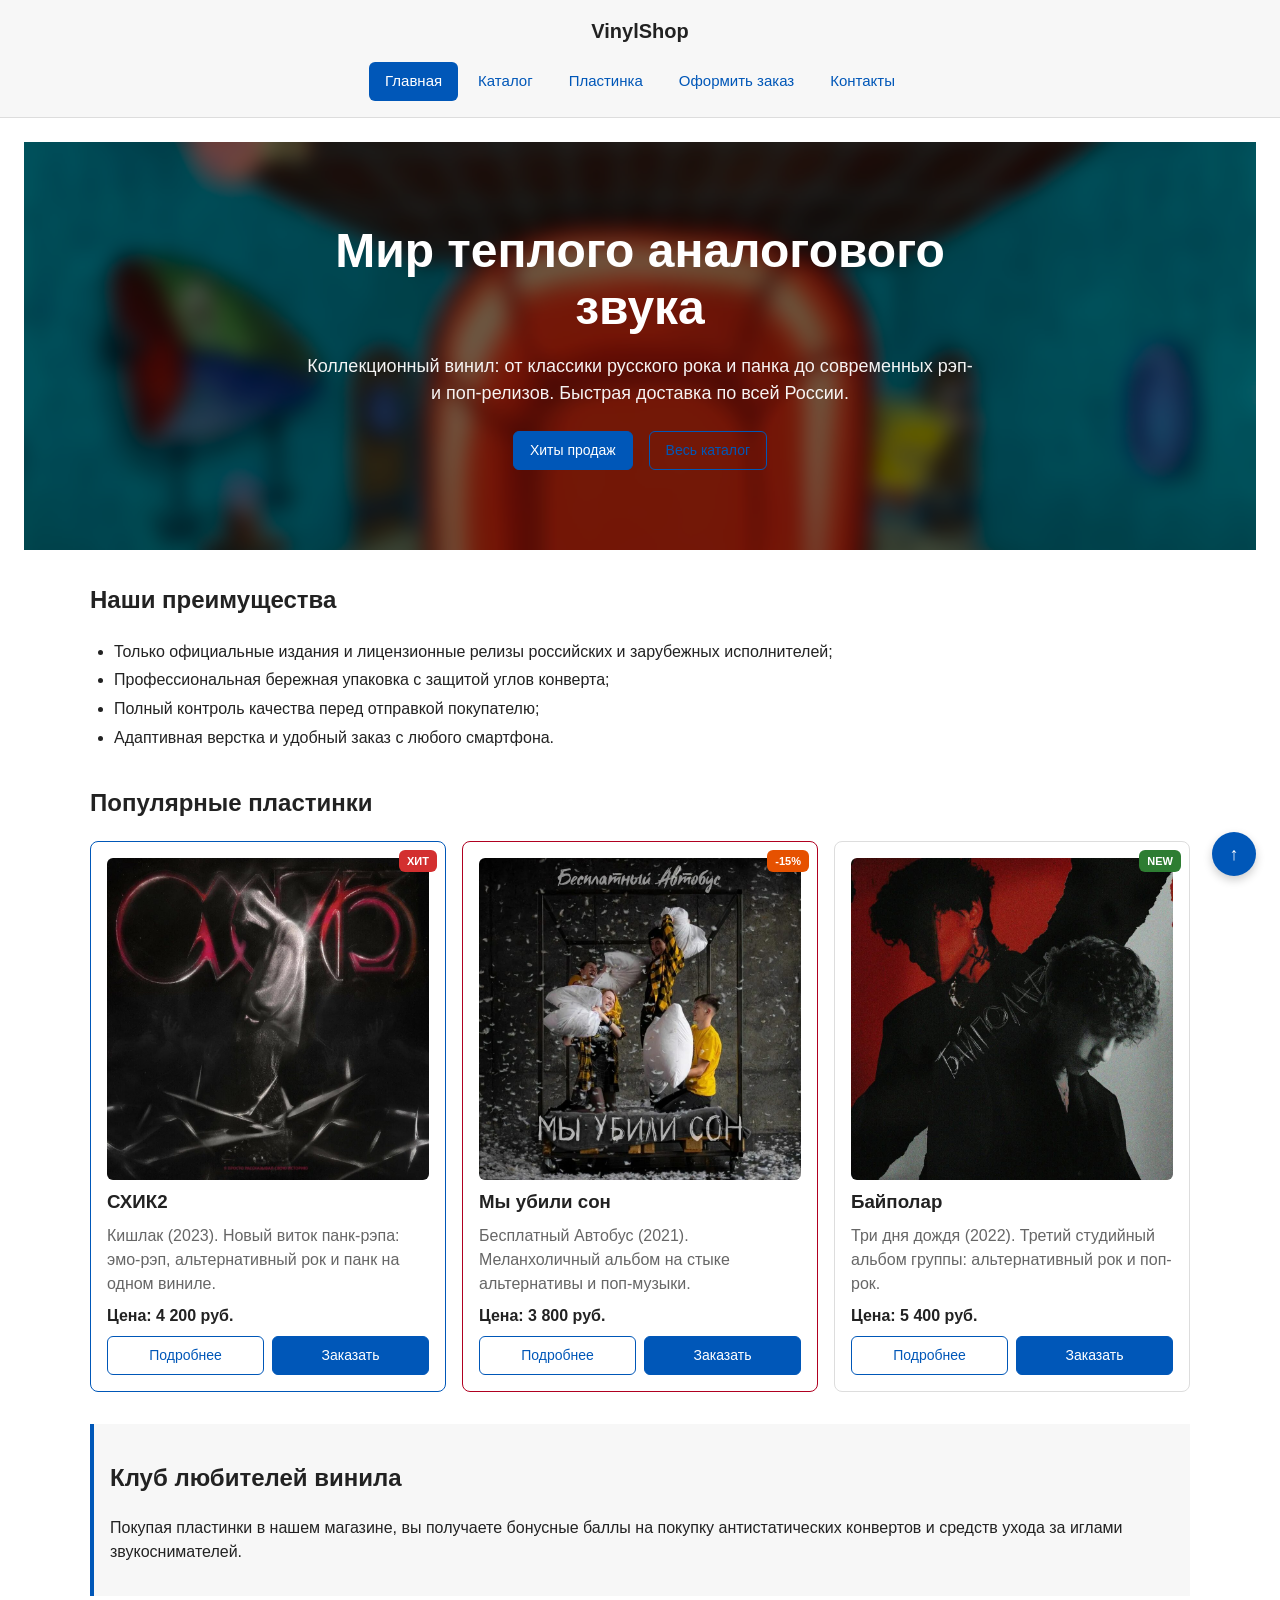
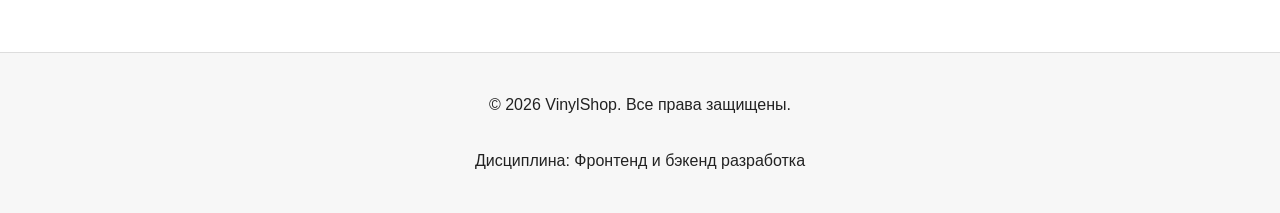
==== index.html @ 3bd770f6 "feat: add responsive layout styles" ====
<!DOCTYPE html>
<html lang="ru">

<head>
    <meta charset="UTF-8">
    <meta name="viewport" content="width=device-width, initial-scale=1.0">
    <meta name="description" content="Магазин виниловых пластинок VinylShop. Коллекционные альбомы русских исполнителей: рок, панк, рэп и поп-музыка.">
    <meta property="og:type" content="website">
    <meta property="og:title" content="VinylShop — Магазин виниловых пластинок">
    <meta property="og:description" content="Купить виниловые пластинки с доставкой. Русский рок, панк, рэп и эстрада, а также современные релизы.">
    <meta property="og:image" content="images/album-1.jpg">
    <title>VinylShop — Магазин виниловых пластинок</title>
    <!-- Базовые стили КР №1 -->
    <link rel="stylesheet" href="css/style.css">
    <!-- Адаптивные стили КР №3 (подключаются строго после style.css) -->
    <link rel="stylesheet" href="css/responsive.css">
    <script src="js/main.js" defer></script>
</head>

<body id="top">
    <header class="site-header">
        <div class="site-header__inner">
            <a class="site-header__logo" href="index.html">VinylShop</a>
            <nav class="site-nav" aria-label="Основная навигация">
                <ul class="site-nav__list">
                    <li class="site-nav__item"><a class="site-nav__link site-nav__link--active" href="index.html">Главная</a></li>
                    <li class="site-nav__item"><a class="site-nav__link" href="catalog.html">Каталог</a></li>
                    <li class="site-nav__item"><a class="site-nav__link" href="product1.html">Пластинка</a></li>
                    <li class="site-nav__item"><a class="site-nav__link" href="order.html">Оформить заказ</a></li>
                    <li class="site-nav__item"><a class="site-nav__link" href="contacts.html">Контакты</a></li>
                </ul>
            </nav>
        </div>
    </header>

    <main>
        <section class="hero">
            <div class="hero__overlay"></div>
            <div class="hero__content">
                <h1 class="hero__title">Мир теплого аналогового звука</h1>
                <p class="hero__text">
                    Коллекционный винил: от классики русского рока и панка до современных рэп- и поп-релизов. Быстрая доставка по всей России.
                </p>
                <div class="hero__actions">
                    <a class="button button--primary" href="#popular">Хиты продаж</a>
                    <a class="button button--secondary" href="catalog.html">Весь каталог</a>
                </div>
            </div>
        </section>

        <section class="section" id="advantages">
            <h2>Наши преимущества</h2>
            <ul class="advantages-list">
                <li>Только официальные издания и лицензионные релизы российских и зарубежных исполнителей;</li>
                <li>Профессиональная бережная упаковка с защитой углов конверта;</li>
                <li>Полный контроль качества перед отправкой покупателю;</li>
                <li>Адаптивная верстка и удобный заказ с любого смартфона.</li>
            </ul>
        </section>

        <section class="section" id="popular">
            <h2>Популярные пластинки</h2>
            <div class="products-grid">
                <!-- Карточка 1 -->
                <article class="product-card product-card--featured">
                    <span class="product-card__badge product-card__badge--featured">Хит</span>
                    <div class="product-card__image-wrapper">
                        <img class="product-card__image" src="images/album-1.jpg" alt="Кишлак — СХИК2" loading="lazy" width="400" height="400">
                    </div>
                    <h3 class="product-card__title">СХИК2</h3>
                    <p class="product-card__description">Кишлак (2023). Новый виток панк-рэпа: эмо-рэп, альтернативный рок и панк на одном виниле.</p>
                    <p class="product-card__price">Цена: 4 200 руб.</p>
                    <div class="product-card__actions">
                        <a class="button button--secondary" href="product1.html">Подробнее</a>
                        <button class="button button--primary product-card__button" type="button" data-product="Кишлак — СХИК2">
                            Заказать
                        </button>
                    </div>
                </article>

                <!-- Карточка 2 -->
                <article class="product-card product-card--discount">
                    <span class="product-card__badge product-card__badge--discount">-15%</span>
                    <div class="product-card__image-wrapper">
                        <img class="product-card__image" src="images/album-2.jpg" alt="Бесплатный Автобус — Мы убили сон" loading="lazy" width="400" height="400">
                    </div>
                    <h3 class="product-card__title">Мы убили сон</h3>
                    <p class="product-card__description">Бесплатный Автобус (2021). Меланхоличный альбом на стыке альтернативы и поп-музыки.</p>
                    <p class="product-card__price">Цена: 3 800 руб.</p>
                    <div class="product-card__actions">
                        <a class="button button--secondary" href="product2.html">Подробнее</a>
                        <button class="button button--primary product-card__button" type="button" data-product="Бесплатный Автобус — Мы убили сон">
                            Заказать
                        </button>
                    </div>
                </article>

                <!-- Карточка 3 -->
                <article class="product-card">
                    <span class="product-card__badge product-card__badge--new">New</span>
                    <div class="product-card__image-wrapper">
                        <img class="product-card__image" src="images/album-3.jpg" alt="Три дня дождя — Байполар" loading="lazy" width="400" height="400">
                    </div>
                    <h3 class="product-card__title">Байполар</h3>
                    <p class="product-card__description">Три дня дождя (2022). Третий студийный альбом группы: альтернативный рок и поп-рок.</p>
                    <p class="product-card__price">Цена: 5 400 руб.</p>
                    <div class="product-card__actions">
                        <a class="button button--secondary" href="product3.html">Подробнее</a>
                        <button class="button button--primary product-card__button" type="button" data-product="Три дня дождя — Байполар">
                            Заказать
                        </button>
                    </div>
                </article>
            </div>
        </section>

        <aside class="aside-info">
            <h2>Клуб любителей винила</h2>
            <p>
                Покупая пластинки в нашем магазине, вы получаете бонусные баллы на покупку антистатических конвертов и средств ухода за иглами звукоснимателей.
            </p>
        </aside>
    </main>

    <footer class="site-footer" id="contacts">
        <p>&copy; 2026 VinylShop. Все права защищены.</p>
        <p>Дисциплина: Фронтенд и бэкенд разработка</p>
    </footer>

    <!-- Модальное окно быстрого заказа -->
    <dialog class="order-dialog" id="order-dialog" aria-labelledby="order-dialog-title">
        <h2 class="order-dialog__title" id="order-dialog-title">Быстрое оформление заказа</h2>
        <form class="order-form" id="order-form" action="#" method="post" novalidate>
            <input id="selected-product" name="selected-product" type="hidden">

            <div class="order-form__field">
                <label class="order-form__label" for="order-name">Имя</label>
                <input class="order-form__input" id="order-name" name="name" type="text" placeholder="Введите ваше имя" minlength="2" autocomplete="given-name" required>
            </div>

            <div class="order-form__field">
                <label class="order-form__label" for="order-email">E-mail</label>
                <input class="order-form__input" id="order-email" name="email" type="email" placeholder="example@mail.ru" autocomplete="email" required>
            </div>

            <div class="order-form__field">
                <label class="order-form__label" for="order-phone">Телефон</label>
                <input class="order-form__input" id="order-phone" name="phone" type="tel" inputmode="tel" placeholder="+7 (900) 000-00-00" pattern="^\+7 \(\d{3}\) \d{3}-\d{2}-\d{2}$" required>
                <small class="order-form__help">Формат: +7 (900) 000-00-00</small>
            </div>

            <div class="order-form__field">
                <label class="order-form__label" for="order-topic">Тип заказа</label>
                <select class="order-form__select" id="order-topic" name="topic" required>
                    <option value="">Выберите категорию</option>
                    <option value="vinyl">Виниловая пластинка</option>
                    <option value="turntable">Проигрыватель</option>
                    <option value="accessories">Аксессуары и уход</option>
                </select>
            </div>

            <div class="order-form__field">
                <label class="order-form__label" for="order-comment">Комментарий к доставке</label>
                <textarea class="order-form__textarea" id="order-comment" name="comment" rows="3" placeholder="Адрес доставки или пожелания"></textarea>
            </div>

            <div class="order-form__field order-form__field--checkbox">
                <label class="order-form__checkbox-label">
                    <input class="order-form__checkbox" id="order-agreement" name="agreement" type="checkbox" required>
                    Я согласен на обработку персональных данных
                </label>
            </div>

            <div class="order-form__actions">
                <button class="button button--secondary" type="button" id="close-order-dialog">Закрыть</button>
                <button class="button button--primary" type="submit">Подтвердить заказ</button>
            </div>
        </form>
    </dialog>

    <p class="success-message" id="success-message" hidden>
        Заявка успешно оформлена! Наш консультант свяжется с вами для уточнения деталей.
    </p>

    <a class="scroll-top-button" href="#top" aria-label="Вернуться наверх страницы">&#8593;</a>
</body>

</html>
---- css/style.css ----
/* ===============================
   1. Переменные проекта
   =============================== */

:root {
  /* Основные цвета */
  --color-bg: #ffffff;
  --color-text: #222222;
  --color-muted: #666666;
  --color-primary: #0057b8;
  --color-primary-dark: #003f86;
  --color-border: #dddddd;
  --color-surface: #f7f7f7;
  --color-surface-accent: #eef5ff;
  --color-danger: #b00020;
  --color-success: #168a2f;
  --color-success-bg: #eefaf0;
  --color-white: #ffffff;

  /* Бейджи */
  --color-badge-hit: #d32f2f;
  --color-badge-discount: #e65100;
  --color-badge-new: #2e7d32;

  /* Отступы */
  --space-xs: 4px;
  --space-sm: 8px;
  --space-md: 16px;
  --space-lg: 24px;
  --space-xl: 32px;

  /* Скругления */
  --radius-sm: 6px;
  --radius-md: 8px;
  --radius-lg: 12px;

  /* Размеры */
  --container-width: 1100px;

  /* Анимации */
  --transition-fast: 0.2s ease-in-out;
}

/* ===============================
   2. Базовые стили
   =============================== */

* {
  box-sizing: border-box;
}

html {
  scroll-behavior: smooth;
  scroll-padding-top: 90px; /* Предотвращает перекрытие заголовков sticky-шапкой */
}

body {
  margin: 0;
  font-family: Arial, sans-serif;
  line-height: 1.5;
  color: var(--color-text);
  background-color: var(--color-bg);
  min-height: 100vh;
  display: flex;
  flex-direction: column;
}

main {
  padding: var(--space-lg);
  flex: 1;
}

:target {
  outline: 2px dashed var(--color-primary);
  outline-offset: 4px;
}

/* ===============================
   3. Общие элементы интерфейса и кнопки
   =============================== */

a {
  color: var(--color-primary);
  transition: color var(--transition-fast);
}

a:hover {
  color: var(--color-primary-dark);
}

a:focus-visible {
  outline: 2px solid var(--color-primary);
  outline-offset: 3px;
}

.button {
  display: inline-block;
  padding: var(--space-sm) var(--space-md);
  border: 1px solid transparent;
  border-radius: var(--radius-sm);
  font: inherit;
  font-size: 14px;
  text-decoration: none;
  cursor: pointer;
  text-align: center;
  transition: background-color var(--transition-fast), border-color var(--transition-fast), color var(--transition-fast);
}

.button--primary {
  color: var(--color-white);
  background-color: var(--color-primary);
  border-color: var(--color-primary);
}

.button--primary:hover {
  background-color: var(--color-primary-dark);
  border-color: var(--color-primary-dark);
  color: var(--color-white);
}

.button--secondary {
  color: var(--color-primary);
  background-color: transparent;
  border-color: var(--color-primary);
}

.button--secondary:hover {
  color: var(--color-white);
  background-color: var(--color-primary);
}

.button:focus-visible {
  outline: 2px solid var(--color-primary);
  outline-offset: 3px;
}

.button:disabled,
.button--disabled {
  opacity: 0.6;
  cursor: not-allowed;
}

/* ===============================
   4. Шапка, навигация и подвал (Sticky)
   =============================== */

/* Демонстрация position: sticky */
.site-header {
  position: sticky;
  top: 0;
  z-index: 100;
  background-color: var(--color-surface);
  border-bottom: 1px solid var(--color-border);
}

.site-header__inner {
  max-width: var(--container-width);
  margin: 0 auto;
  padding: var(--space-md) var(--space-lg);
  display: flex;
  flex-direction: column;
  align-items: center;
  gap: var(--space-sm);
}

.site-header__logo {
  font-weight: 700;
  font-size: 20px;
  color: var(--color-text);
  text-decoration: none;
}

.site-nav__list {
  display: flex;
  flex-wrap: wrap;
  justify-content: center;
  align-items: center;
  gap: var(--space-md);
  padding: 0;
  margin: var(--space-sm) 0 0;
  list-style: none;
}

.site-nav__link {
  display: inline-block;
  padding: var(--space-sm) var(--space-md);
  color: var(--color-primary);
  text-decoration: none;
  border-radius: var(--radius-sm);
  transition: background-color var(--transition-fast), color var(--transition-fast);
}

.site-nav__link:hover {
  color: var(--color-white);
  background-color: var(--color-primary);
}

.site-nav__link:focus-visible {
  outline: 2px solid var(--color-primary);
  outline-offset: 3px;
}

.site-nav__link--active {
  color: var(--color-white);
  background-color: var(--color-primary);
}

.site-footer {
  padding: var(--space-lg);
  background-color: var(--color-surface);
  border-top: 1px solid var(--color-border);
  text-align: center;
  flex-direction: column;
  display: flex;
  align-items: center;
}

/* ===============================
   5. Компоненты страниц: Hero, Секции, Крошки
   =============================== */

.breadcrumbs {
  max-width: var(--container-width);
  margin: 0 auto var(--space-md);
  font-size: 14px;
  color: var(--color-muted);
}

.breadcrumbs__link {
  color: var(--color-primary);
  text-decoration: none;
}

.breadcrumbs__link:hover {
  text-decoration: underline;
}

.breadcrumbs__link::after {
  content: " / ";
  color: var(--color-muted);
}

.breadcrumbs__current {
  color: var(--color-muted);
}

.hero {
  margin: 0 0 var(--space-xl);
  position: relative;
  width: 100%;
  min-height: 70vh;
  padding: 0;
  display: flex;
  align-items: center;
  justify-content: center;
  text-align: center;
  color: var(--color-white);
  background-image: url("../images/preview.png");
  background-size: cover;
  background-position: center;
}

.hero__overlay {
  position: absolute;
  inset: 0;
  background: rgba(0, 0, 0, 0.55);
  z-index: 1;
}

.hero__content {
  position: relative;
  z-index: 2;
  max-width: 760px;
  padding: var(--space-xl) var(--space-lg);
}

.hero__title {
  margin: 0 0 var(--space-md);
  font-size: clamp(28px, 5vw, 52px);
  line-height: 1.15;
}

.hero__text {
  margin: 0 0 var(--space-lg);
  font-size: clamp(16px, 2vw, 20px);
  opacity: 0.95;
}

.hero__actions {
  display: flex;
  gap: var(--space-md);
  margin-top: var(--space-md);
  justify-content: center;
  flex-wrap: wrap;
}

.section {
  max-width: var(--container-width);
  margin: 0 auto var(--space-xl);
}

.section h2 {
  margin-top: 0;
}

.advantages-list {
  padding-left: var(--space-lg);
  line-height: 1.8;
}

.aside-info {
  max-width: var(--container-width);
  margin: 0 auto var(--space-xl);
  padding: var(--space-md);
  border-left: 4px solid var(--color-primary);
  background-color: var(--color-surface);
}

/* ===============================
   6. Карточки товаров и сетка (Relative / Absolute)
   =============================== */

.products-grid {
  display: grid;
  grid-template-columns: repeat(3, 1fr);
  gap: var(--space-lg);
}

.product-card {
  position: relative;
  display: flex;
  flex-direction: column;
  gap: var(--space-sm);
  padding: var(--space-md);
  border: 1px solid var(--color-border);
  border-radius: var(--radius-md);
  background-color: var(--color-bg);
  transition: border-color var(--transition-fast), transform var(--transition-fast), box-shadow var(--transition-fast);
}

.product-card:hover {
  border-color: var(--color-primary);
  transform: translateY(-2px);
  box-shadow: 0 4px 12px rgba(0, 0, 0, 0.06);
}

.product-card--featured {
  border-color: var(--color-primary);
}

.product-card--discount {
  border-color: var(--color-danger);
}

.product-card__badge {
  position: absolute;
  top: var(--space-sm);
  right: var(--space-sm);
  padding: 3px 8px;
  font-size: 11px;
  font-weight: 700;
  text-transform: uppercase;
  color: var(--color-white);
  border-radius: var(--radius-sm);
  z-index: 2;
}

.product-card__badge--featured {
  background-color: var(--color-badge-hit);
}

.product-card__badge--discount {
  background-color: var(--color-badge-discount);
}

.product-card__badge--new {
  background-color: var(--color-badge-new);
}

.product-card__title {
  margin: 0;
  padding-right: 48px;
}

.product-card__description {
  margin: 0;
  color: var(--color-muted);
}

.product-card__price {
  margin: 0;
  font-weight: 700;
}

.product-card__actions {
  display: flex;
  gap: var(--space-sm);
  margin-top: auto;
}

/* ===============================
   7. Каталог: Сетка и фильтры (Sticky)
   =============================== */

.catalog-layout {
  max-width: var(--container-width);
  margin: 0 auto var(--space-xl);
  display: grid;
  grid-template-columns: 260px 1fr;
  grid-template-areas: "filters products";
  gap: var(--space-lg);
}

.catalog-filters {
  grid-area: filters;
  position: sticky;
  top: 90px;
  align-self: start;
  padding: var(--space-md);
  border: 1px solid var(--color-border);
  border-radius: var(--radius-md);
  background-color: var(--color-surface);
}

.catalog-filters__title {
  margin-top: 0;
}

.catalog-products {
  grid-area: products;
}

.filters-form {
  display: grid;
  gap: var(--space-md);
}

.filters-form__group {
  margin: 0;
  padding: var(--space-md);
  border: 1px solid var(--color-border);
  border-radius: var(--radius-sm);
}

.filters-form__legend {
  font-weight: 700;
}

.filters-form__label {
  display: block;
  margin-bottom: var(--space-sm);
}

.filters-form__input {
  width: 100%;
  padding: 8px 10px;
  border: 1px solid var(--color-border);
  border-radius: var(--radius-sm);
  font: inherit;
}

/* ===============================
   8. Страница товара (product.html) и Таблица
   =============================== */

.product-details__grid {
  display: grid;
  grid-template-columns: 1fr 1fr;
  gap: var(--space-xl);
  margin-bottom: var(--space-xl);
}

.product-details__image-wrapper {
  position: relative;
  min-height: 260px;
  border: 1px solid var(--color-border);
  border-radius: var(--radius-md);
  background-color: var(--color-surface);
  display: flex;
  align-items: center;
  justify-content: center;
  overflow: hidden;
}

.product-details__placeholder {
  width: 100%;
  height: 100%;
  display: flex;
  align-items: center;
  justify-content: center;
}

.product-details__placeholder img {
  width: 100%;
  height: 100%;
  object-fit: cover;
  display: block;
  border-radius: var(--radius-md);
}

.product-details__title {
  margin-top: 0;
}

.product-details__price {
  font-size: 24px;
  font-weight: 700;
  color: var(--color-primary);
}

.product-details__actions {
  display: flex;
  gap: var(--space-md);
  margin-top: var(--space-lg);
}

/* Семантическая БЭМ-таблица */
.product-table {
  width: 100%;
  border-collapse: collapse;
  margin-top: var(--space-md);
}

.product-table__caption {
  margin-bottom: var(--space-sm);
  font-weight: 700;
  text-align: left;
  color: var(--color-muted);
}

.product-table__header,
.product-table__cell {
  padding: 12px var(--space-md);
  border: 1px solid var(--color-border);
  text-align: left;
}

.product-table__header {
  background-color: var(--color-surface);
  font-weight: 700;
}

.product-table tbody tr:nth-child(even) {
  background-color: var(--color-surface-accent);
}

/* ===============================
   9. Страница оформления заказа (order.html)
   =============================== */

.order-layout {
  max-width: var(--container-width);
  margin: 0 auto var(--space-xl);
  display: grid;
  grid-template-columns: 2fr 1fr;
  gap: var(--space-xl);
}

.order-summary-card {
  padding: var(--space-md);
  border: 1px solid var(--color-border);
  border-radius: var(--radius-md);
  background-color: var(--color-surface);
}

.order-summary-card__title {
  margin-top: 0;
}

.order-summary-card__list {
  padding-left: var(--space-md);
  line-height: 1.8;
}

/* ===============================
   10. Формы и Модальное окно (order-form, order-dialog)
   =============================== */

.order-dialog {
  width: min(100% - 32px, 560px);
  padding: var(--space-lg);
  border: none;
  border-radius: var(--radius-lg);
}

.order-dialog::backdrop {
  background-color: rgba(0, 0, 0, 0.5);
}

.order-dialog__title {
  margin-top: 0;
}

.order-form__field {
  margin-bottom: var(--space-md);
}

.order-form__label {
  display: block;
  margin-bottom: var(--space-xs);
  font-weight: 700;
}

.order-form__input,
.order-form__select,
.order-form__textarea {
  width: 100%;
  padding: 10px 12px;
  border: 1px solid var(--color-border);
  border-radius: var(--radius-sm);
  font: inherit;
  transition: border-color var(--transition-fast);
}

.order-form__checkbox {
  width: auto;
}

.order-form__checkbox-label {
  display: flex;
  align-items: center;
  gap: var(--space-sm);
  font-size: 14px;
}

.order-form__help {
  display: block;
  margin-top: var(--space-xs);
  color: var(--color-muted);
}

.order-form__input:hover,
.order-form__select:hover,
.order-form__textarea:hover {
  border-color: var(--color-primary);
}

.order-form__input:focus-visible,
.order-form__select:focus-visible,
.order-form__textarea:focus-visible {
  outline: 2px solid var(--color-primary);
  outline-offset: 3px;
}

[aria-invalid="true"] {
  border-color: var(--color-danger);
}

.order-form__actions {
  display: flex;
  gap: var(--space-md);
  margin-top: var(--space-lg);
}

.success-message {
  max-width: var(--container-width);
  margin: var(--space-lg) auto;
  padding: var(--space-md);
  border-left: 4px solid var(--color-success);
  background-color: var(--color-success-bg);
}

/* ===============================
   11. Фиксированная кнопка «Наверх» (Fixed / Z-Index)
   =============================== */

.scroll-top-button {
  position: fixed;
  bottom: 24px;
  right: 24px;
  z-index: 1000;
  display: flex;
  align-items: center;
  justify-content: center;
  width: 44px;
  height: 44px;
  background-color: var(--color-primary);
  color: var(--color-white);
  border-radius: 50%;
  text-decoration: none;
  font-size: 20px;
  font-weight: bold;
  box-shadow: 0 4px 10px rgba(0, 0, 0, 0.2);
  transition: background-color var(--transition-fast), transform var(--transition-fast);
}

.scroll-top-button:hover {
  background-color: var(--color-primary-dark);
  color: var(--color-white);
  transform: translateY(-2px);
}

.scroll-top-button:focus-visible {
  outline: 2px solid var(--color-text);
  outline-offset: 3px;
}
---- css/responsive.css ----
/* ==========================================================================
   Адаптивные стили для контрольной работы №3 (kr3-responsive-shop)
   Подход: Mobile First.
   Базовые правила рассчитаны на экраны мобильных телефонов.
   Расширения для планшетов и desktop задаются через min-width медиазапросы.
   ========================================================================== */

/* 1. Базовый сброс и защита от горизонтального переполнения */
*,
*::before,
*::after {
  box-sizing: border-box;
}

html {
  scroll-behavior: smooth;
  scroll-padding-top: 20px;
}

body {
  overflow-x: hidden;
}

img,
picture,
video {
  max-width: 100%;
  height: auto;
  display: block;
}

/* 2. Адаптивные контейнеры */
.site-header__inner,
.breadcrumbs,
.section,
.catalog-layout,
.order-layout,
.aside-info,
.success-message {
  width: min(100% - 32px, var(--container-width, 1100px));
  margin-inline: auto;
}

/* 3. Шапка и навигация: Mobile First */
.site-header {
  position: static; /* На мобильных оставляем статичной для экономии места */
}

.site-header__inner {
  padding: var(--space-md) 0;
  display: flex;
  flex-direction: column;
  align-items: center;
  gap: var(--space-md);
}

.site-nav {
  width: 100%;
}

.site-nav__list {
  display: flex;
  flex-direction: column;
  width: 100%;
  gap: var(--space-xs);
  padding: 0;
  margin: 0;
  list-style: none;
}

.site-nav__item {
  width: 100%;
  text-align: center;
}

.site-nav__link {
  display: block;
  width: 100%;
  padding: 12px 16px;
  font-size: 15px;
  border-radius: var(--radius-sm);
}

/* 4. Hero-блок */
.hero {
  min-height: auto;
  padding: clamp(40px, 8vw, 80px) 16px;
}

.hero__content {
  padding: 0;
  max-width: 680px;
}

.hero__title {
  font-size: clamp(26px, 7vw, 48px);
  line-height: 1.2;
}

.hero__text {
  font-size: clamp(15px, 3.5vw, 18px);
}

.hero__actions {
  flex-direction: column;
  width: 100%;
  max-width: 320px;
  margin-inline: auto;
}

.hero__actions .button {
  width: 100%;
}

/* 5. Карточки товаров и сетка */
.products-grid {
  display: grid;
  grid-template-columns: 1fr;
  gap: var(--space-md);
}

.product-card {
  min-width: 0;
}

.product-card__image-wrapper {
  position: relative;
  width: 100%;
  aspect-ratio: 1 / 1; /* Квадратный конверт для виниловой пластинки */
  overflow: hidden;
  border-radius: var(--radius-sm);
  background-color: var(--color-surface);
}

.product-card__image {
  width: 100%;
  height: 100%;
  object-fit: cover;
  transition: transform var(--transition-fast, 0.2s ease);
}

.product-card:hover .product-card__image {
  transform: scale(1.04);
}

.product-card__title,
.product-card__description {
  overflow-wrap: anywhere;
}

.product-card__actions {
  display: flex;
  flex-direction: column;
  gap: var(--space-sm);
}

.product-card__actions .button {
  width: 100%;
}

/* 6. Страница каталога: фильтры и товары */
.catalog-layout {
  display: grid;
  grid-template-columns: 1fr;
  grid-template-areas: "filters" "products";
  gap: var(--space-lg);
}

.catalog-filters {
  grid-area: filters;
  position: static;
  width: 100%;
}

.catalog-products {
  grid-area: products;
}

/* 7. Страница товара (product.html) */
.product-details__grid {
  display: grid;
  grid-template-columns: 1fr;
  gap: var(--space-lg);
}

.product-details__image-wrapper {
  max-width: 440px;
  margin-inline: auto;
  aspect-ratio: 1 / 1;
}

.product-details__placeholder img {
  width: 100%;
  height: 100%;
  object-fit: cover;
}

.product-details__actions {
  flex-direction: column;
}

.product-details__actions .button {
  width: 100%;
}

/* Адаптивная таблица с горизонтальным скроллом */
.table-wrapper {
  width: 100%;
  overflow-x: auto;
  -webkit-overflow-scrolling: touch;
  margin-top: var(--space-md);
  border: 1px solid var(--color-border);
  border-radius: var(--radius-sm);
}

.product-table {
  width: 100%;
  min-width: 540px; /* Фиксированная минимальная ширина для избежания смятия ячеек */
  margin-top: 0;
  border: none;
}

/* 8. Оформление заказа (order.html) и Модальное окно */
.order-layout {
  display: grid;
  grid-template-columns: 1fr;
  gap: var(--space-lg);
}

.order-form__input,
.order-form__select,
.order-form__textarea {
  min-height: 44px; /* Удобный размер для тапа пальцем */
  font-size: 16px; /* Защита от авто-зума в Safari на iOS */
}

.order-form__actions {
  flex-direction: column;
}

.order-form__actions .button {
  width: 100%;
}

.order-dialog {
  width: min(100% - 24px, 560px);
  max-height: calc(100vh - 32px);
  overflow-y: auto;
}

/* 9. Кнопка "Наверх" */
.scroll-top-button {
  bottom: 16px;
  right: 16px;
  width: 40px;
  height: 40px;
  font-size: 18px;
}

/* ==========================================================================
   Медиазапрос: Планшеты (min-width: 640px)
   ========================================================================== */
@media (min-width: 640px) {
  .products-grid {
    grid-template-columns: repeat(2, minmax(0, 1fr));
  }

  .product-card__actions {
    flex-direction: row;
  }

  .product-card__actions .button {
    flex: 1;
  }
}

/* ==========================================================================
   Медиазапрос: Планшеты и ноутбуки (min-width: 768px)
   ========================================================================== */
@media (min-width: 768px) {
  html {
    scroll-padding-top: 90px;
  }

  .site-header {
    position: sticky;
    top: 0;
    z-index: 100;
  }

  .site-nav__list {
    flex-direction: row;
    flex-wrap: wrap;
    justify-content: center;
    width: auto;
  }

  .site-nav__item {
    width: auto;
  }

  .site-nav__link {
    width: auto;
    display: inline-block;
    padding: var(--space-sm) var(--space-md);
  }

  .hero__actions {
    flex-direction: row;
    max-width: none;
  }

  .hero__actions .button {
    width: auto;
  }

  .product-details__grid {
    grid-template-columns: 1fr 1fr;
    gap: var(--space-xl);
  }

  .product-details__actions {
    flex-direction: row;
  }

  .product-details__actions .button {
    width: auto;
  }

  .order-form__actions {
    flex-direction: row;
  }

  .order-form__actions .button {
    width: auto;
  }

  .scroll-top-button {
    bottom: 24px;
    right: 24px;
    width: 44px;
    height: 44px;
  }
}

/* ==========================================================================
   Медиазапрос: Десктоп (min-width: 1024px)
   ========================================================================== */
@media (min-width: 1024px) {
  .products-grid {
    grid-template-columns: repeat(3, minmax(0, 1fr));
  }

  .catalog-layout {
    grid-template-columns: 260px 1fr;
    grid-template-areas: "filters products";
  }

  .catalog-filters {
    position: sticky;
    top: 90px;
    align-self: start;
  }

  .order-layout {
    grid-template-columns: 2fr 1fr;
  }
}
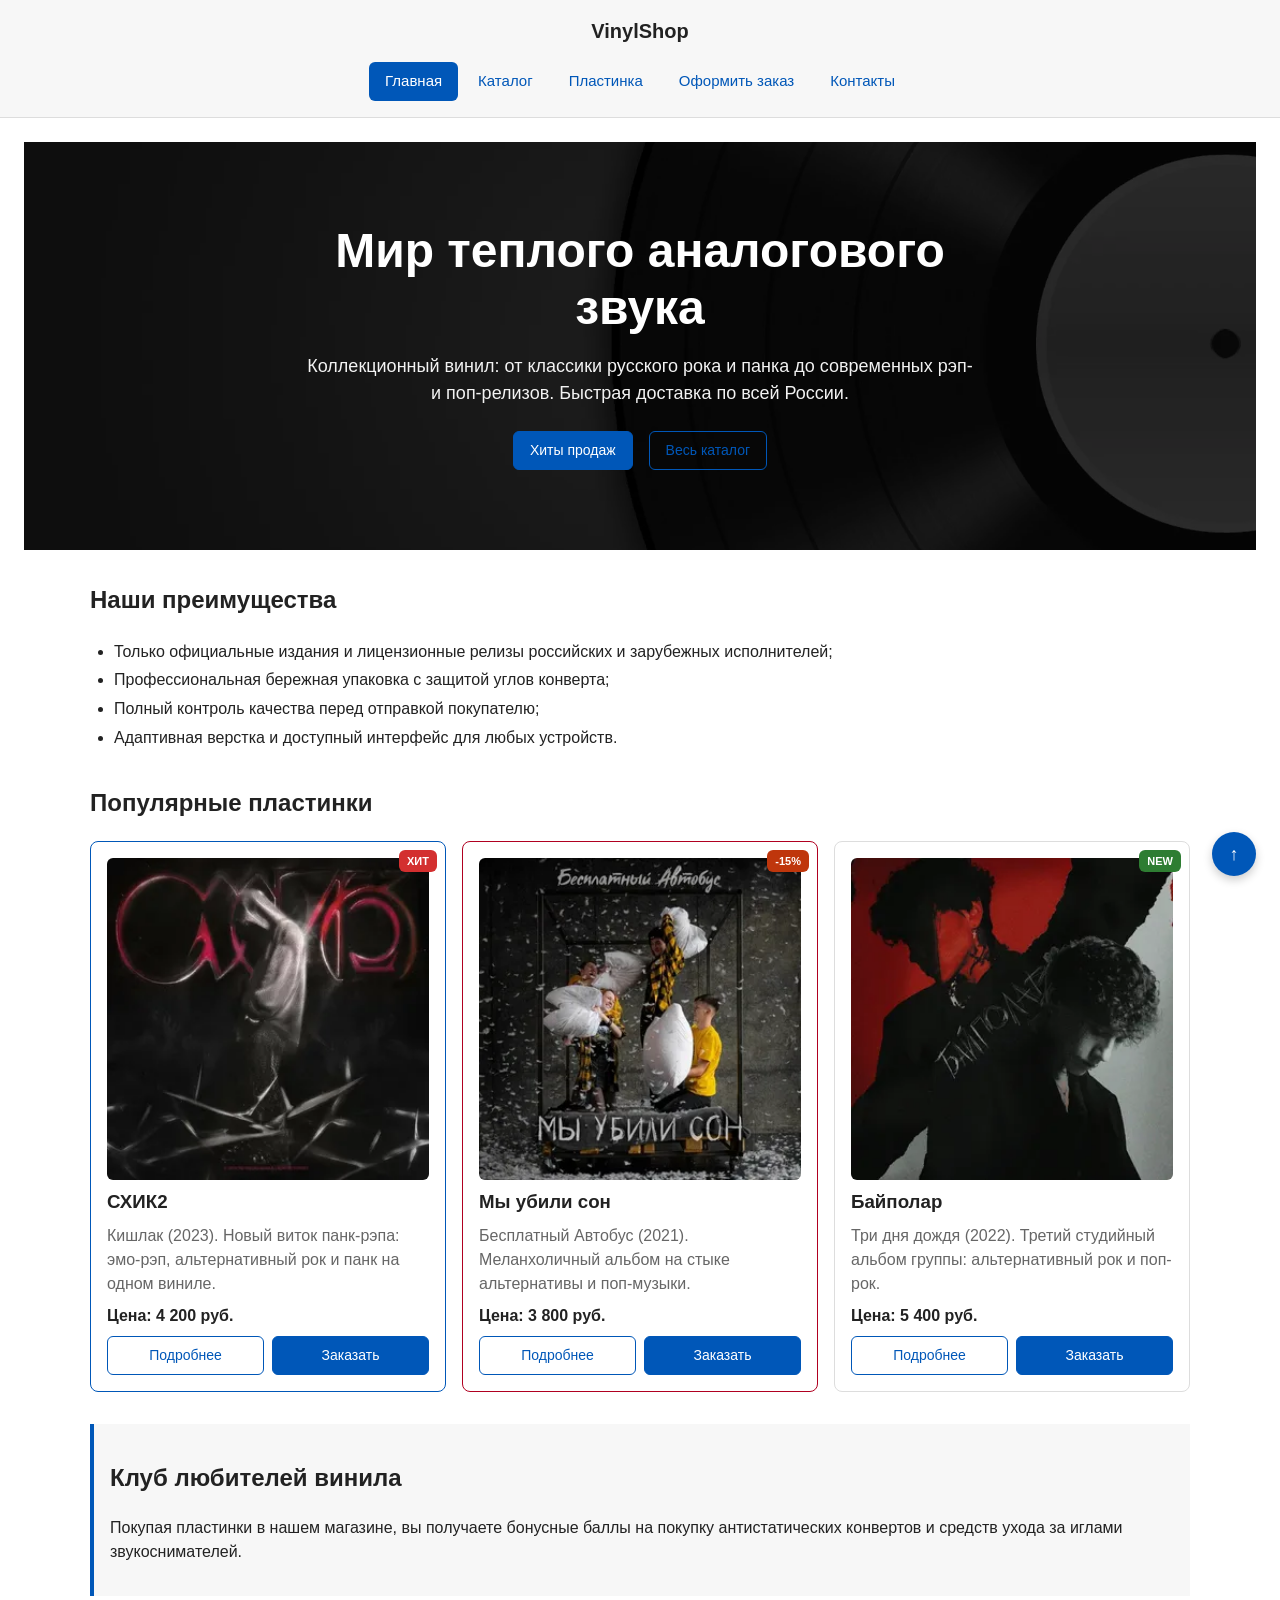
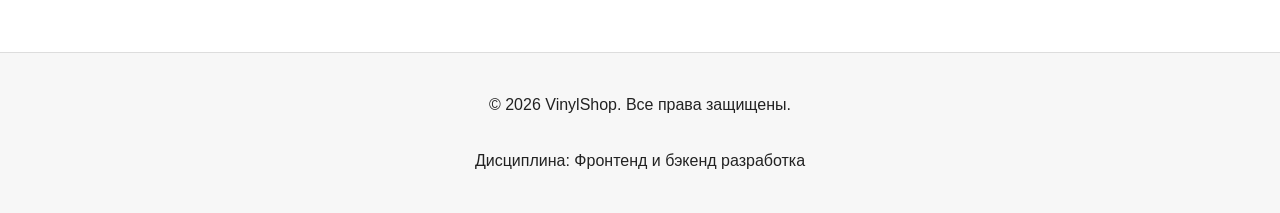
==== commit 79206fa0: "fix: improve accessibility and add Lighthouse report" ====
--- a/index.html
+++ b/index.html
@@ -4,26 +4,32 @@
 <head>
     <meta charset="UTF-8">
     <meta name="viewport" content="width=device-width, initial-scale=1.0">
-    <meta name="description" content="Магазин виниловых пластинок VinylShop. Коллекционные альбомы русских исполнителей: рок, панк, рэп и поп-музыка.">
+    <meta name="description"
+        content="Магазин виниловых пластинок VinylShop. Коллекционные альбомы русских исполнителей: рок, панк, рэп и поп-музыка.">
     <meta property="og:type" content="website">
     <meta property="og:title" content="VinylShop — Магазин виниловых пластинок">
-    <meta property="og:description" content="Купить виниловые пластинки с доставкой. Русский рок, панк, рэп и эстрада, а также современные релизы.">
-    <meta property="og:image" content="images/album-1.jpg">
+    <meta property="og:description"
+        content="Купить виниловые пластинки с доставкой. Русский рок, панк, рэп и эстрада, а также современные релизы.">
+    <meta property="og:image" content="images/album-1.webp">
     <title>VinylShop — Магазин виниловых пластинок</title>
-    <!-- Базовые стили КР №1 -->
     <link rel="stylesheet" href="css/style.css">
-    <!-- Адаптивные стили КР №3 (подключаются строго после style.css) -->
     <link rel="stylesheet" href="css/responsive.css">
     <script src="js/main.js" defer></script>
 </head>
 
 <body id="top">
+    <!-- Ссылка пропуска к основному контенту для клавиатурной доступности -->
+    <a class="skip-link" href="#main">Перейти к основному содержимому</a>
+
     <header class="site-header">
         <div class="site-header__inner">
             <a class="site-header__logo" href="index.html">VinylShop</a>
             <nav class="site-nav" aria-label="Основная навигация">
                 <ul class="site-nav__list">
-                    <li class="site-nav__item"><a class="site-nav__link site-nav__link--active" href="index.html">Главная</a></li>
+                    <li class="site-nav__item">
+                        <a class="site-nav__link site-nav__link--active" href="index.html"
+                            aria-current="page">Главная</a>
+                    </li>
                     <li class="site-nav__item"><a class="site-nav__link" href="catalog.html">Каталог</a></li>
                     <li class="site-nav__item"><a class="site-nav__link" href="product1.html">Пластинка</a></li>
                     <li class="site-nav__item"><a class="site-nav__link" href="order.html">Оформить заказ</a></li>
@@ -33,13 +39,14 @@
         </div>
     </header>
 
-    <main>
+    <main id="main">
         <section class="hero">
             <div class="hero__overlay"></div>
             <div class="hero__content">
                 <h1 class="hero__title">Мир теплого аналогового звука</h1>
                 <p class="hero__text">
-                    Коллекционный винил: от классики русского рока и панка до современных рэп- и поп-релизов. Быстрая доставка по всей России.
+                    Коллекционный винил: от классики русского рока и панка до современных рэп- и поп-релизов. Быстрая
+                    доставка по всей России.
                 </p>
                 <div class="hero__actions">
                     <a class="button button--primary" href="#popular">Хиты продаж</a>
@@ -54,7 +61,7 @@
                 <li>Только официальные издания и лицензионные релизы российских и зарубежных исполнителей;</li>
                 <li>Профессиональная бережная упаковка с защитой углов конверта;</li>
                 <li>Полный контроль качества перед отправкой покупателю;</li>
-                <li>Адаптивная верстка и удобный заказ с любого смартфона.</li>
+                <li>Адаптивная верстка и доступный интерфейс для любых устройств.</li>
             </ul>
         </section>
 
@@ -65,14 +72,18 @@
                 <article class="product-card product-card--featured">
                     <span class="product-card__badge product-card__badge--featured">Хит</span>
                     <div class="product-card__image-wrapper">
-                        <img class="product-card__image" src="images/album-1.jpg" alt="Кишлак — СХИК2" loading="lazy" width="400" height="400">
+                        <img class="product-card__image" src="images/album-1.webp"
+                            alt="Обложка виниловой пластинки Кишлак — СХИК2" loading="lazy" width="400" height="400">
                     </div>
                     <h3 class="product-card__title">СХИК2</h3>
-                    <p class="product-card__description">Кишлак (2023). Новый виток панк-рэпа: эмо-рэп, альтернативный рок и панк на одном виниле.</p>
+                    <p class="product-card__description">Кишлак (2023). Новый виток панк-рэпа: эмо-рэп, альтернативный
+                        рок и панк на одном виниле.</p>
                     <p class="product-card__price">Цена: 4 200 руб.</p>
                     <div class="product-card__actions">
-                        <a class="button button--secondary" href="product1.html">Подробнее</a>
-                        <button class="button button--primary product-card__button" type="button" data-product="Кишлак — СХИК2">
+                        <a class="button button--secondary" href="product1.html"
+                            aria-label="Подробнее об альбоме Кишлак — СХИК2">Подробнее</a>
+                        <button class="button button--primary product-card__button" type="button"
+                            data-product="Кишлак — СХИК2">
                             Заказать
                         </button>
                     </div>
@@ -82,14 +93,19 @@
                 <article class="product-card product-card--discount">
                     <span class="product-card__badge product-card__badge--discount">-15%</span>
                     <div class="product-card__image-wrapper">
-                        <img class="product-card__image" src="images/album-2.jpg" alt="Бесплатный Автобус — Мы убили сон" loading="lazy" width="400" height="400">
+                        <img class="product-card__image" src="images/album-2.webp"
+                            alt="Обложка виниловой пластинки Бесплатный Автобус — Мы убили сон" loading="lazy"
+                            width="400" height="400">
                     </div>
                     <h3 class="product-card__title">Мы убили сон</h3>
-                    <p class="product-card__description">Бесплатный Автобус (2021). Меланхоличный альбом на стыке альтернативы и поп-музыки.</p>
+                    <p class="product-card__description">Бесплатный Автобус (2021). Меланхоличный альбом на стыке
+                        альтернативы и поп-музыки.</p>
                     <p class="product-card__price">Цена: 3 800 руб.</p>
                     <div class="product-card__actions">
-                        <a class="button button--secondary" href="product2.html">Подробнее</a>
-                        <button class="button button--primary product-card__button" type="button" data-product="Бесплатный Автобус — Мы убили сон">
+                        <a class="button button--secondary" href="product2.html"
+                            aria-label="Подробнее об альбоме Бесплатный Автобус — Мы убили сон">Подробнее</a>
+                        <button class="button button--primary product-card__button" type="button"
+                            data-product="Бесплатный Автобус — Мы убили сон">
                             Заказать
                         </button>
                     </div>
@@ -99,14 +115,19 @@
                 <article class="product-card">
                     <span class="product-card__badge product-card__badge--new">New</span>
                     <div class="product-card__image-wrapper">
-                        <img class="product-card__image" src="images/album-3.jpg" alt="Три дня дождя — Байполар" loading="lazy" width="400" height="400">
+                        <img class="product-card__image" src="images/album-3.webp"
+                            alt="Обложка виниловой пластинки Три дня дождя — Байполар" loading="lazy" width="400"
+                            height="400">
                     </div>
                     <h3 class="product-card__title">Байполар</h3>
-                    <p class="product-card__description">Три дня дождя (2022). Третий студийный альбом группы: альтернативный рок и поп-рок.</p>
+                    <p class="product-card__description">Три дня дождя (2022). Третий студийный альбом группы:
+                        альтернативный рок и поп-рок.</p>
                     <p class="product-card__price">Цена: 5 400 руб.</p>
                     <div class="product-card__actions">
-                        <a class="button button--secondary" href="product3.html">Подробнее</a>
-                        <button class="button button--primary product-card__button" type="button" data-product="Три дня дождя — Байполар">
+                        <a class="button button--secondary" href="product3.html"
+                            aria-label="Подробнее об альбоме Три дня дождя — Байполар">Подробнее</a>
+                        <button class="button button--primary product-card__button" type="button"
+                            data-product="Три дня дождя — Байполар">
                             Заказать
                         </button>
                     </div>
@@ -117,7 +138,8 @@
         <aside class="aside-info">
             <h2>Клуб любителей винила</h2>
             <p>
-                Покупая пластинки в нашем магазине, вы получаете бонусные баллы на покупку антистатических конвертов и средств ухода за иглами звукоснимателей.
+                Покупая пластинки в нашем магазине, вы получаете бонусные баллы на покупку антистатических конвертов и
+                средств ухода за иглами звукоснимателей.
             </p>
         </aside>
     </main>
@@ -135,18 +157,22 @@
 
             <div class="order-form__field">
                 <label class="order-form__label" for="order-name">Имя</label>
-                <input class="order-form__input" id="order-name" name="name" type="text" placeholder="Введите ваше имя" minlength="2" autocomplete="given-name" required>
+                <input class="order-form__input" id="order-name" name="name" type="text" placeholder="Введите ваше имя"
+                    minlength="2" autocomplete="given-name" required>
             </div>
 
             <div class="order-form__field">
                 <label class="order-form__label" for="order-email">E-mail</label>
-                <input class="order-form__input" id="order-email" name="email" type="email" placeholder="example@mail.ru" autocomplete="email" required>
+                <input class="order-form__input" id="order-email" name="email" type="email"
+                    placeholder="example@mail.ru" autocomplete="email" required>
             </div>
 
             <div class="order-form__field">
                 <label class="order-form__label" for="order-phone">Телефон</label>
-                <input class="order-form__input" id="order-phone" name="phone" type="tel" inputmode="tel" placeholder="+7 (900) 000-00-00" pattern="^\+7 \(\d{3}\) \d{3}-\d{2}-\d{2}$" required>
-                <small class="order-form__help">Формат: +7 (900) 000-00-00</small>
+                <input class="order-form__input" id="order-phone" name="phone" type="tel" inputmode="tel"
+                    placeholder="+7 (900) 000-00-00" pattern="^\+7 \(\d{3}\) \d{3}-\d{2}-\d{2}$" required
+                    aria-describedby="order-phone-help">
+                <small class="order-form__help" id="order-phone-help">Формат: +7 (900) 000-00-00</small>
             </div>
 
             <div class="order-form__field">
@@ -161,7 +187,8 @@
 
             <div class="order-form__field">
                 <label class="order-form__label" for="order-comment">Комментарий к доставке</label>
-                <textarea class="order-form__textarea" id="order-comment" name="comment" rows="3" placeholder="Адрес доставки или пожелания"></textarea>
+                <textarea class="order-form__textarea" id="order-comment" name="comment" rows="3"
+                    placeholder="Адрес доставки или пожелания"></textarea>
             </div>
 
             <div class="order-form__field order-form__field--checkbox">
@@ -172,17 +199,18 @@
             </div>
 
             <div class="order-form__actions">
-                <button class="button button--secondary" type="button" id="close-order-dialog">Закрыть</button>
+                <button class="button button--secondary" type="button" id="close-order-dialog"
+                    aria-label="Закрыть модальное окно">Закрыть</button>
                 <button class="button button--primary" type="submit">Подтвердить заказ</button>
             </div>
         </form>
     </dialog>
 
-    <p class="success-message" id="success-message" hidden>
+    <p class="success-message" id="success-message" role="status" hidden>
         Заявка успешно оформлена! Наш консультант свяжется с вами для уточнения деталей.
     </p>
 
-    <a class="scroll-top-button" href="#top" aria-label="Вернуться наверх страницы">&#8593;</a>
+    <a class="scroll-top-button" href="#top" aria-label="Вернуться в начало страницы">&#8593;</a>
 </body>
 
-</html>
+</html>
--- a/css/style.css
+++ b/css/style.css
@@ -19,7 +19,7 @@
 
   /* Бейджи */
   --color-badge-hit: #d32f2f;
-  --color-badge-discount: #e65100;
+  --color-badge-discount: #bf360c;
   --color-badge-new: #2e7d32;
 
   /* Отступы */
@@ -255,7 +255,7 @@
   justify-content: center;
   text-align: center;
   color: var(--color-white);
-  background-image: url("../images/preview.png");
+  background-image: url("../images/preview.webp");
   background-size: cover;
   background-position: center;
 }
@@ -693,4 +693,60 @@
 .scroll-top-button:focus-visible {
   outline: 2px solid var(--color-text);
   outline-offset: 3px;
+}
+
+
+/* ==========================================================================
+   Стили доступности (A11y / Практика №13)
+   ========================================================================== */
+
+/* Ссылка быстрого перехода к контенту */
+.skip-link {
+  position: absolute;
+  left: 16px;
+  top: -120px;
+  z-index: 2000;
+  padding: 10px 16px;
+  color: var(--color-white);
+  background-color: var(--color-text);
+  border: 2px solid var(--color-primary);
+  border-radius: var(--radius-sm);
+  text-decoration: none;
+  font-weight: 700;
+  transition: top var(--transition-fast, 0.2s ease);
+}
+
+.skip-link:focus,
+.skip-link:focus-visible {
+  top: 16px;
+  outline: 3px solid var(--color-primary);
+  outline-offset: 3px;
+}
+
+/* Видимый контур фокуса */
+:focus-visible {
+  outline: 3px solid var(--color-primary);
+  outline-offset: 3px;
+}
+
+/* Дополнительные стили для заголовков строк в таблицах характеристик */
+.product-table th[scope="row"] {
+  background-color: var(--color-surface);
+  font-weight: 700;
+  text-align: left;
+}
+
+/* Отключение резких анимаций и плавного скролла для пользователей с чувствительностью */
+@media (prefers-reduced-motion: reduce) {
+  html {
+    scroll-behavior: auto;
+  }
+
+  *,
+  *::before,
+  *::after {
+    animation-duration: 0.01ms !important;
+    animation-iteration-count: 1 !important;
+    transition-duration: 0.01ms !important;
+  }
 }
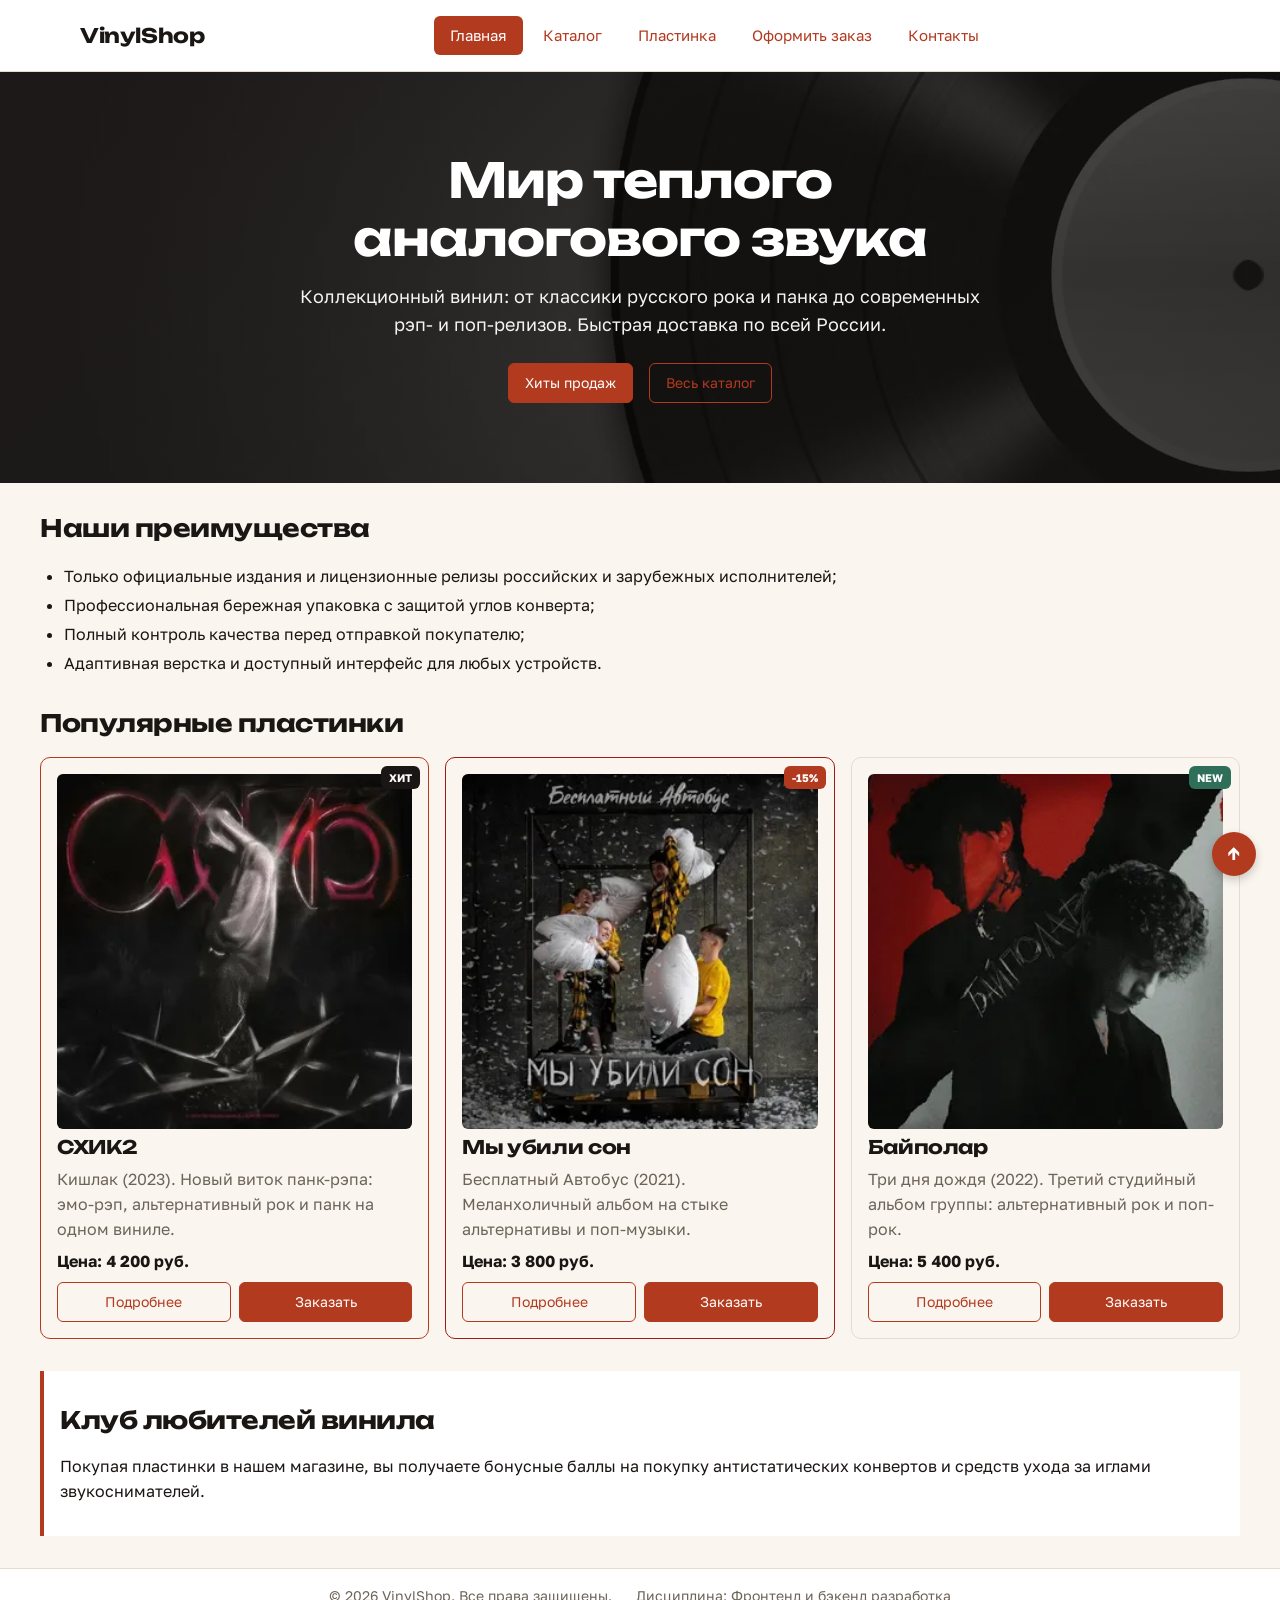
==== commit c31f66db: "fix: prepare responsive project for submission" ====
--- a/index.html
+++ b/index.html
@@ -12,6 +12,17 @@
         content="Купить виниловые пластинки с доставкой. Русский рок, панк, рэп и эстрада, а также современные релизы.">
     <meta property="og:image" content="images/album-1.webp">
     <title>VinylShop — Магазин виниловых пластинок</title>
+    <link rel="preconnect" href="https://fonts.googleapis.com">
+    <link rel="preconnect" href="https://fonts.gstatic.com" crossorigin>
+    <link rel="preload" as="style"
+        href="https://fonts.googleapis.com/css2?family=Golos+Text:wght@400;500;700&family=Unbounded:wght@600;800&display=swap">
+    <link rel="stylesheet"
+        href="https://fonts.googleapis.com/css2?family=Golos+Text:wght@400;500;700&family=Unbounded:wght@600;800&display=swap"
+        media="print" onload="this.media='all'">
+    <noscript>
+        <link rel="stylesheet"
+            href="https://fonts.googleapis.com/css2?family=Golos+Text:wght@400;500;700&family=Unbounded:wght@600;800&display=swap">
+    </noscript>
     <link rel="stylesheet" href="css/style.css">
     <link rel="stylesheet" href="css/responsive.css">
     <script src="js/main.js" defer></script>
--- a/css/style.css
+++ b/css/style.css
@@ -1,26 +1,44 @@
+@font-face {
+  font-family: "Golos Text Fallback";
+  src: local("Arial"), local("Helvetica Neue"), local("Helvetica");
+  size-adjust: 100%;
+  ascent-override: 92%;
+  descent-override: 22%;
+  line-gap-override: 0%;
+}
+
+@font-face {
+  font-family: "Unbounded Fallback";
+  src: local("Arial Black"), local("Arial Bold"), local("Arial");
+  size-adjust: 94%;
+  ascent-override: 90%;
+  descent-override: 24%;
+  line-gap-override: 0%;
+}
+
 /* ===============================
    1. Переменные проекта
    =============================== */
 
 :root {
-  /* Основные цвета */
-  --color-bg: #ffffff;
-  --color-text: #222222;
-  --color-muted: #666666;
-  --color-primary: #0057b8;
-  --color-primary-dark: #003f86;
-  --color-border: #dddddd;
-  --color-surface: #f7f7f7;
-  --color-surface-accent: #eef5ff;
-  --color-danger: #b00020;
-  --color-success: #168a2f;
-  --color-success-bg: #eefaf0;
+  /* Цвета */
+  --color-bg: #faf6ef;
+  --color-text: #1a1614;
+  --color-muted: #6d6459;
+  --color-primary: #b23a1f;
+  --color-primary-dark: #8c2a14;
+  --color-border: #e5dcce;
+  --color-surface: #ffffff;
+  --color-surface-accent: #f4ebdd;
+  --color-danger: #a31914;
+  --color-success: #2f6e58;
+  --color-success-bg: #e6f2ee;
   --color-white: #ffffff;
 
   /* Бейджи */
-  --color-badge-hit: #d32f2f;
-  --color-badge-discount: #bf360c;
-  --color-badge-new: #2e7d32;
+  --color-badge-hit: #1a1614;
+  --color-badge-discount: #b23a1f;
+  --color-badge-new: #2f6e58;
 
   /* Отступы */
   --space-xs: 4px;
@@ -31,14 +49,16 @@
 
   /* Скругления */
   --radius-sm: 6px;
-  --radius-md: 8px;
-  --radius-lg: 12px;
+  --radius-md: 10px;
+  --radius-lg: 14px;
 
   /* Размеры */
-  --container-width: 1100px;
+  --container: 1200px;
+  --gutter: clamp(1rem, 4vw, 2.5rem);
+  --section-gap: clamp(2.5rem, 6vw, 4.5rem);
 
   /* Анимации */
-  --transition-fast: 0.2s ease-in-out;
+  --transition-fast: 0.2s ease;
 }
 
 /* ===============================
@@ -56,13 +76,42 @@
 
 body {
   margin: 0;
-  font-family: Arial, sans-serif;
-  line-height: 1.5;
+  font-family:
+    "Golos Text",
+    "Golos Text Fallback",
+    -apple-system,
+    BlinkMacSystemFont,
+    "Segoe UI",
+    Roboto,
+    Arial,
+    sans-serif;
+  line-height: 1.55;
   color: var(--color-text);
   background-color: var(--color-bg);
   min-height: 100vh;
   display: flex;
   flex-direction: column;
+  -webkit-font-smoothing: antialiased;
+}
+
+h1,
+h2,
+h3,
+.site-header__logo,
+.hero__title,
+.product-details__title {
+  font-family:
+    "Unbounded", "Unbounded Fallback", "Golos Text", "Golos Text Fallback",
+    sans-serif;
+  font-weight: 700;
+  letter-spacing: -0.02em;
+  line-height: 1.15;
+  text-wrap: balance;
+}
+
+.product-card__price,
+.product-details__price {
+  font-variant-numeric: tabular-nums;
 }
 
 main {
@@ -103,7 +152,10 @@
   text-decoration: none;
   cursor: pointer;
   text-align: center;
-  transition: background-color var(--transition-fast), border-color var(--transition-fast), color var(--transition-fast);
+  transition:
+    background-color var(--transition-fast),
+    border-color var(--transition-fast),
+    color var(--transition-fast);
 }
 
 .button--primary {
@@ -154,7 +206,7 @@
 }
 
 .site-header__inner {
-  max-width: var(--container-width);
+  max-width: var(--container);
   margin: 0 auto;
   padding: var(--space-md) var(--space-lg);
   display: flex;
@@ -187,7 +239,9 @@
   color: var(--color-primary);
   text-decoration: none;
   border-radius: var(--radius-sm);
-  transition: background-color var(--transition-fast), color var(--transition-fast);
+  transition:
+    background-color var(--transition-fast),
+    color var(--transition-fast);
 }
 
 .site-nav__link:hover {
@@ -206,13 +260,21 @@
 }
 
 .site-footer {
-  padding: var(--space-lg);
+  padding: var(--space-md) var(--gutter);
   background-color: var(--color-surface);
   border-top: 1px solid var(--color-border);
+  display: flex;
+  flex-wrap: wrap;
+  align-items: center;
+  justify-content: center;
+  gap: var(--space-xs) var(--space-lg);
   text-align: center;
-  flex-direction: column;
-  display: flex;
-  align-items: center;
+  font-size: 14px;
+  color: var(--color-muted);
+}
+
+.site-footer p {
+  margin: 0;
 }
 
 /* ===============================
@@ -220,7 +282,7 @@
    =============================== */
 
 .breadcrumbs {
-  max-width: var(--container-width);
+  max-width: var(--container);
   margin: 0 auto var(--space-md);
   font-size: 14px;
   color: var(--color-muted);
@@ -263,21 +325,25 @@
 .hero__overlay {
   position: absolute;
   inset: 0;
-  background: rgba(0, 0, 0, 0.55);
+  background: linear-gradient(
+    135deg,
+    rgba(26, 22, 20, 0.72) 0%,
+    rgba(26, 22, 20, 0.35) 60%,
+    rgba(26, 22, 20, 0.55) 100%
+  );
   z-index: 1;
 }
 
 .hero__content {
   position: relative;
   z-index: 2;
-  max-width: 760px;
+  max-width: 720px;
   padding: var(--space-xl) var(--space-lg);
 }
 
 .hero__title {
   margin: 0 0 var(--space-md);
-  font-size: clamp(28px, 5vw, 52px);
-  line-height: 1.15;
+  font-size: clamp(28px, 5vw, 56px);
 }
 
 .hero__text {
@@ -295,7 +361,7 @@
 }
 
 .section {
-  max-width: var(--container-width);
+  max-width: var(--container);
   margin: 0 auto var(--space-xl);
 }
 
@@ -309,7 +375,7 @@
 }
 
 .aside-info {
-  max-width: var(--container-width);
+  max-width: var(--container);
   margin: 0 auto var(--space-xl);
   padding: var(--space-md);
   border-left: 4px solid var(--color-primary);
@@ -335,7 +401,10 @@
   border: 1px solid var(--color-border);
   border-radius: var(--radius-md);
   background-color: var(--color-bg);
-  transition: border-color var(--transition-fast), transform var(--transition-fast), box-shadow var(--transition-fast);
+  transition:
+    border-color var(--transition-fast),
+    transform var(--transition-fast),
+    box-shadow var(--transition-fast);
 }
 
 .product-card:hover {
@@ -403,7 +472,7 @@
    =============================== */
 
 .catalog-layout {
-  max-width: var(--container-width);
+  max-width: var(--container);
   margin: 0 auto var(--space-xl);
   display: grid;
   grid-template-columns: 260px 1fr;
@@ -549,7 +618,7 @@
    =============================== */
 
 .order-layout {
-  max-width: var(--container-width);
+  max-width: var(--container);
   margin: 0 auto var(--space-xl);
   display: grid;
   grid-template-columns: 2fr 1fr;
@@ -653,7 +722,7 @@
 }
 
 .success-message {
-  max-width: var(--container-width);
+  max-width: var(--container);
   margin: var(--space-lg) auto;
   padding: var(--space-md);
   border-left: 4px solid var(--color-success);
@@ -681,7 +750,9 @@
   font-size: 20px;
   font-weight: bold;
   box-shadow: 0 4px 10px rgba(0, 0, 0, 0.2);
-  transition: background-color var(--transition-fast), transform var(--transition-fast);
+  transition:
+    background-color var(--transition-fast),
+    transform var(--transition-fast);
 }
 
 .scroll-top-button:hover {
@@ -694,7 +765,6 @@
   outline: 2px solid var(--color-text);
   outline-offset: 3px;
 }
-
 
 /* ==========================================================================
    Стили доступности (A11y / Практика №13)
@@ -749,4 +819,4 @@
     animation-iteration-count: 1 !important;
     transition-duration: 0.01ms !important;
   }
-}+}
--- a/css/responsive.css
+++ b/css/responsive.css
@@ -1,32 +1,38 @@
 /* ==========================================================================
    Адаптивные стили для контрольной работы №3 (kr3-responsive-shop)
    Подход: Mobile First.
-   Базовые правила рассчитаны на экраны мобильных телефонов.
-   Расширения для планшетов и desktop задаются через min-width медиазапросы.
+
+   ВАЖНО: файл подключается ПОСЛЕ style.css и НЕ дублирует глобальный сброс
+   (box-sizing, body margin, шрифты, scroll-behavior) — только адаптивные
+   переопределения, чтобы не ломать каскад.
    ========================================================================== */
 
-/* 1. Базовый сброс и защита от горизонтального переполнения */
-*,
-*::before,
-*::after {
-  box-sizing: border-box;
-}
-
-html {
-  scroll-behavior: smooth;
-  scroll-padding-top: 20px;
-}
-
+/* 1. Защита от горизонтального переполнения */
 body {
   overflow-x: hidden;
 }
 
+/* На мобильных убираем padding у main: все контейнеры ниже
+   самостоятельно ограничивают ширину через width: min(...) и --gutter,
+   иначе отступы дублируются (padding у main + gutter у секций). */
+main {
+  padding: 0;
+  flex: 1;
+}
+
+/* Медиа-элементы: max-width применяем только к img/video.
+   <picture> — строчная обёртка, max-width/height к ней по спецификации
+   не применяются и могут вызвать схлопывание высоты в WebKit/Blink. */
 img,
-picture,
 video {
   max-width: 100%;
   height: auto;
   display: block;
+}
+
+picture {
+  display: block;
+  width: 100%;
 }
 
 /* 2. Адаптивные контейнеры */
@@ -37,13 +43,20 @@
 .order-layout,
 .aside-info,
 .success-message {
-  width: min(100% - 32px, var(--container-width, 1100px));
+  width: min(100% - 2 * var(--gutter, 1rem), var(--container, 1200px));
   margin-inline: auto;
 }
 
 /* 3. Шапка и навигация: Mobile First */
 .site-header {
-  position: static; /* На мобильных оставляем статичной для экономии места */
+  position: static;
+  /* На мобильных оставляем статичной для экономии места */
+}
+
+/* На мобильных шапка статична — якорям достаточно небольшого отступа.
+   На 768px+ шапка становится sticky, и отступ увеличивается до 90px. */
+html {
+  scroll-padding-top: 20px;
 }
 
 .site-header__inner {
@@ -126,7 +139,8 @@
 .product-card__image-wrapper {
   position: relative;
   width: 100%;
-  aspect-ratio: 1 / 1; /* Квадратный конверт для виниловой пластинки */
+  aspect-ratio: 1 / 1;
+  /* Квадратный конверт для виниловой пластинки */
   overflow: hidden;
   border-radius: var(--radius-sm);
   background-color: var(--color-surface);
@@ -189,6 +203,14 @@
   aspect-ratio: 1 / 1;
 }
 
+/* <picture> тянется на всю площадь плейсхолдера, чтобы height: 100%
+   у вложенного img корректно разрешался */
+.product-details__placeholder picture {
+  display: block;
+  width: 100%;
+  height: 100%;
+}
+
 .product-details__placeholder img {
   width: 100%;
   height: 100%;
@@ -215,7 +237,8 @@
 
 .product-table {
   width: 100%;
-  min-width: 540px; /* Фиксированная минимальная ширина для избежания смятия ячеек */
+  min-width: 540px;
+  /* Фиксированная минимальная ширина для избежания смятия ячеек */
   margin-top: 0;
   border: none;
 }
@@ -230,8 +253,10 @@
 .order-form__input,
 .order-form__select,
 .order-form__textarea {
-  min-height: 44px; /* Удобный размер для тапа пальцем */
-  font-size: 16px; /* Защита от авто-зума в Safari на iOS */
+  min-height: 44px;
+  /* Удобный размер для тапа пальцем */
+  font-size: 16px;
+  /* Защита от авто-зума в Safari на iOS */
 }
 
 .order-form__actions {
@@ -293,6 +318,7 @@
     flex-wrap: wrap;
     justify-content: center;
     width: auto;
+    margin: 0;
   }
 
   .site-nav__item {
@@ -340,6 +366,14 @@
     right: 24px;
     width: 44px;
     height: 44px;
+  }
+
+  .site-header__inner {
+    flex-direction: row;
+    justify-content: space-between;
+    align-items: center;
+    gap: var(--space-lg);
+    padding-inline: var(--gutter);
   }
 }
 
@@ -365,4 +399,4 @@
   .order-layout {
     grid-template-columns: 2fr 1fr;
   }
-}+}
